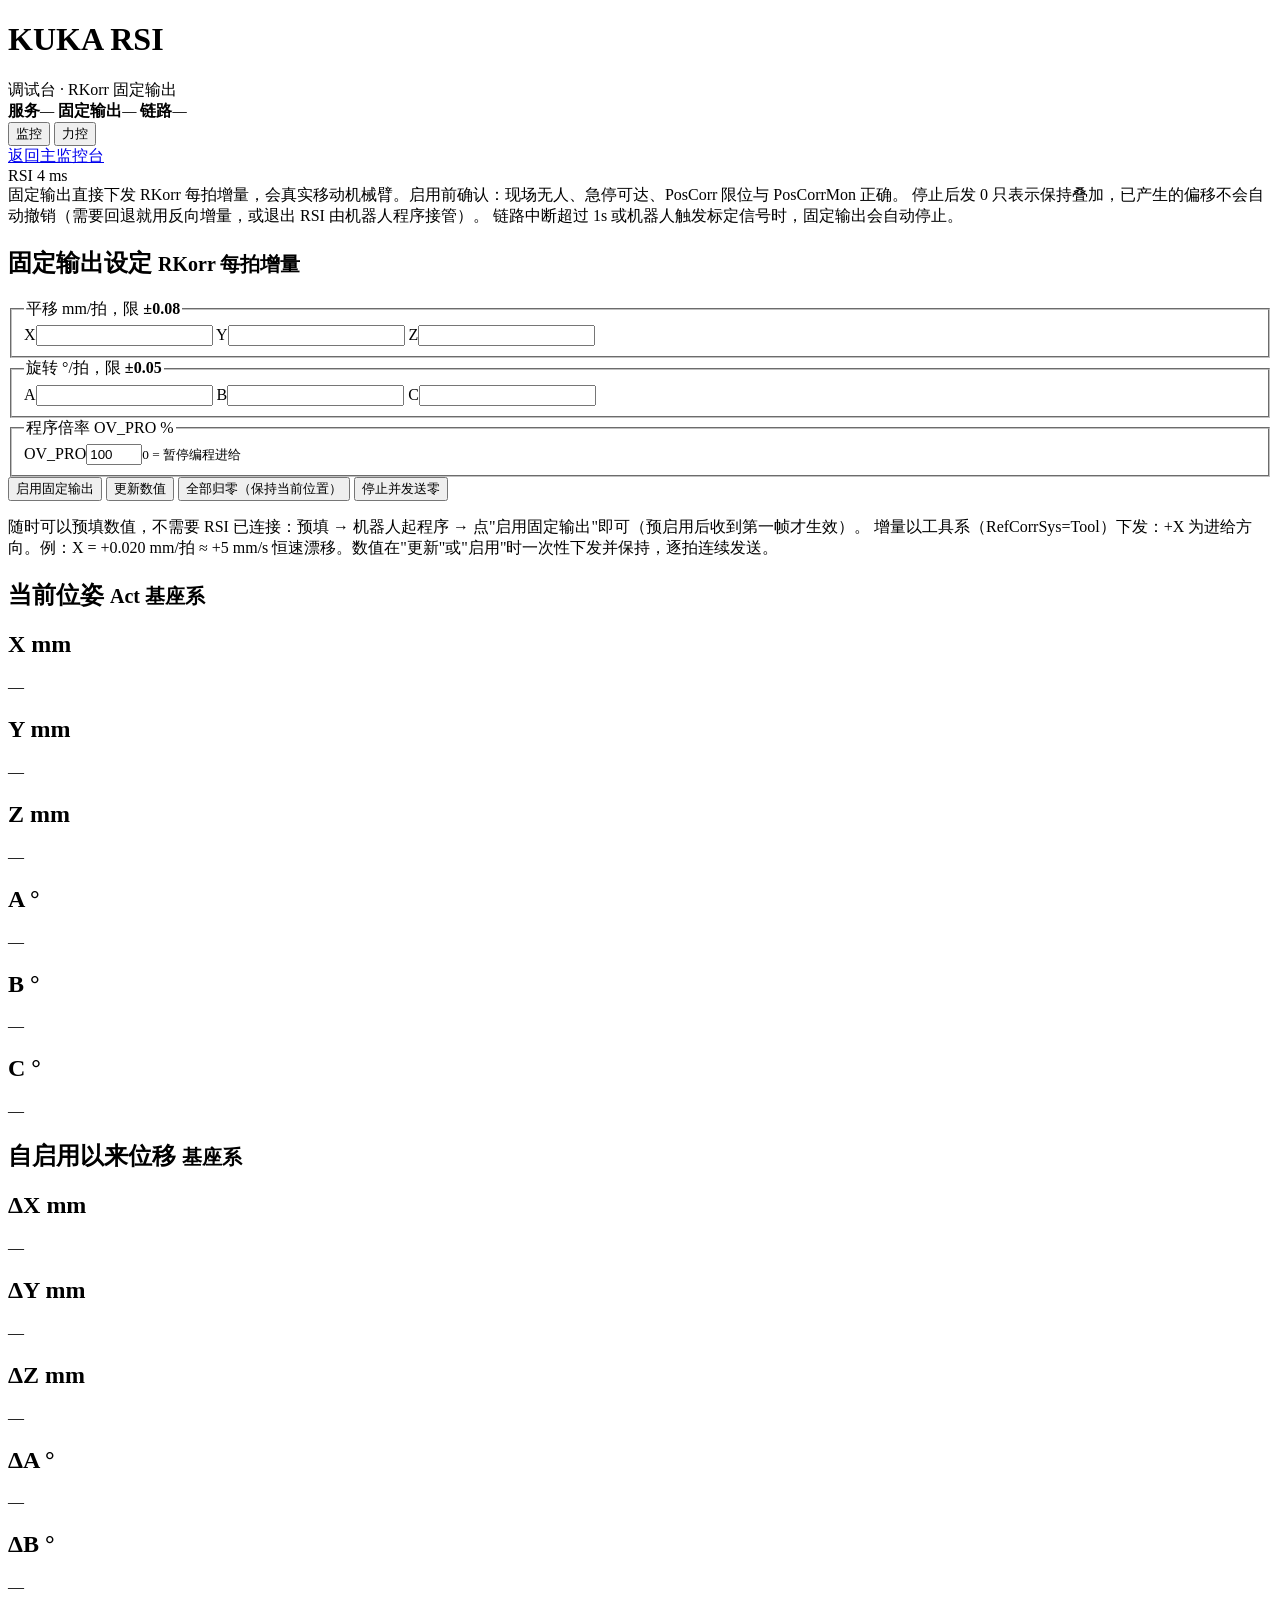
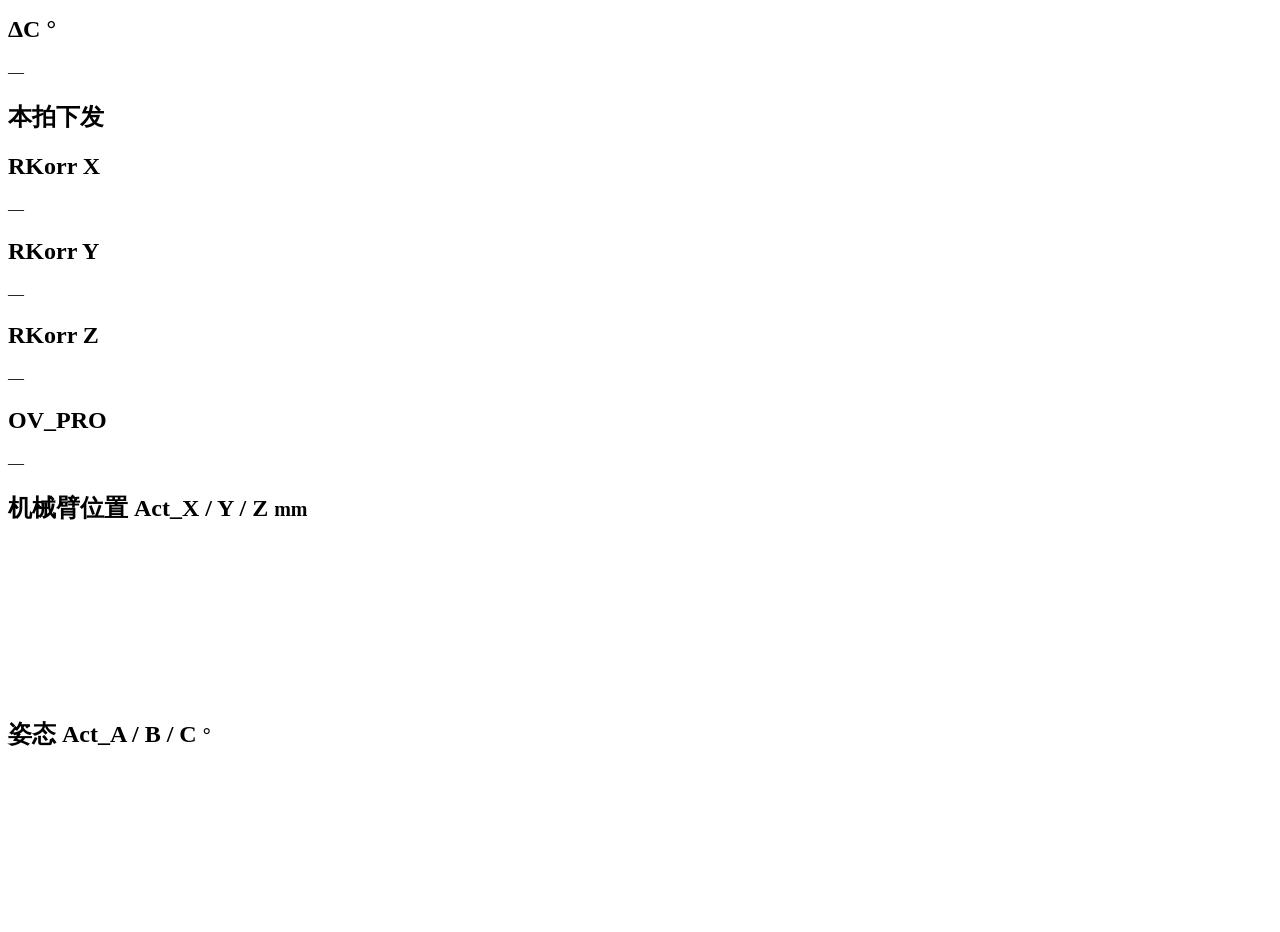
==== web_static/debug.html @ dd3c3362 "Field-hardened control: TCP recalibration (drill=Z), fix wrench transform, torque gravity matrix, en" ====
<!DOCTYPE html>
<html lang="zh-CN">
<head>
  <meta charset="UTF-8">
  <meta name="viewport" content="width=device-width, initial-scale=1.0">
  <title>调试台 · KUKA RSI 力控监控</title>
  <link rel="stylesheet" href="/static/style.css">
</head>
<body>

  <header class="machine-bar">
    <div class="brand">
      <span class="brand-plate" aria-hidden="true"></span>
      <div class="brand-text">
        <h1>KUKA RSI</h1>
        <span>调试台 · RKorr 固定输出</span>
      </div>
    </div>
    <div class="lamps">
      <span class="lamp" id="lamp-service"><i></i><b>服务</b><em>—</em></span>
      <span class="lamp" id="lamp-debug"><i></i><b>固定输出</b><em>—</em></span>
      <span class="lamp" id="lamp-link"><i></i><b>链路</b><em>—</em></span>
    </div>
    <div class="bar-tail">
      <div class="mode-switch" role="group" aria-label="服务模式">
        <button type="button" data-service-mode="monitor">监控</button>
        <button type="button" data-service-mode="force">力控</button>
      </div>
      <a class="nav-link" href="/">返回主监控台</a>
      <div class="cycle" title="收到 RSI 帧时点亮">
        <span class="cycle-dot" id="cycle-dot"></span>
        <span class="cycle-text">RSI 4 ms</span>
      </div>
    </div>
  </header>

  <div class="notice-strip">
    固定输出直接下发 RKorr 每拍增量，会真实移动机械臂。启用前确认：现场无人、急停可达、PosCorr 限位与 PosCorrMon 正确。
    停止后发 0 只表示保持叠加，已产生的偏移不会自动撤销（需要回退就用反向增量，或退出 RSI 由机器人程序接管）。
    链路中断超过 1s 或机器人触发标定信号时，固定输出会自动停止。
  </div>

  <main class="bench">

    <div class="bench-grid">
      <section class="panel">
        <h2>固定输出设定 <small>RKorr 每拍增量</small></h2>
        <div class="debug-form">
          <fieldset>
            <legend>平移 <span>mm/拍，限 <b id="lim-trans">±0.08</b></span></legend>
            <div class="dbg-grid">
              <label>X<input type="number" id="dbg-x" step="0.005"><small class="hint" data-ax="x"></small></label>
              <label>Y<input type="number" id="dbg-y" step="0.005"><small class="hint" data-ax="y"></small></label>
              <label>Z<input type="number" id="dbg-z" step="0.005"><small class="hint" data-ax="z"></small></label>
            </div>
          </fieldset>
          <fieldset>
            <legend>旋转 <span>°/拍，限 <b id="lim-rot">±0.05</b></span></legend>
            <div class="dbg-grid">
              <label>A<input type="number" id="dbg-a" step="0.005"><small class="hint" data-ax="a"></small></label>
              <label>B<input type="number" id="dbg-b" step="0.005"><small class="hint" data-ax="b"></small></label>
              <label>C<input type="number" id="dbg-c" step="0.005"><small class="hint" data-ax="c"></small></label>
            </div>
          </fieldset>
          <fieldset>
            <legend>程序倍率 <span>OV_PRO %</span></legend>
            <div class="dbg-grid dbg-ov">
              <label>OV_PRO<input type="number" id="dbg-ov" step="5" min="0" max="100" value="100"><small class="hint">0 = 暂停编程进给</small></label>
            </div>
          </fieldset>
          <div class="param-actions">
            <button type="button" class="btn primary" id="dbg-enable">启用固定输出</button>
            <button type="button" class="btn hidden" id="dbg-update">更新数值</button>
            <button type="button" class="btn hidden" id="dbg-zero">全部归零（保持当前位置）</button>
            <button type="button" class="btn-danger hidden" id="dbg-stop">停止并发送零</button>
          </div>
        </div>
        <p class="footnote">随时可以预填数值，不需要 RSI 已连接：预填 → 机器人起程序 → 点"启用固定输出"即可（预启用后收到第一帧才生效）。
        增量以工具系（RefCorrSys=Tool）下发：+X 为进给方向。例：X = +0.020 mm/拍 ≈ +5 mm/s 恒速漂移。数值在"更新"或"启用"时一次性下发并保持，逐拍连续发送。</p>
      </section>

      <aside class="rail">
        <section class="panel">
          <h2>当前位姿 <small>Act 基座系</small></h2>
          <div class="pose-grid">
            <div class="dial"><h2>X mm</h2><div class="dial-value" id="pose-x">—</div></div>
            <div class="dial"><h2>Y mm</h2><div class="dial-value" id="pose-y">—</div></div>
            <div class="dial"><h2>Z mm</h2><div class="dial-value" id="pose-z">—</div></div>
            <div class="dial"><h2>A °</h2><div class="dial-value" id="pose-a">—</div></div>
            <div class="dial"><h2>B °</h2><div class="dial-value" id="pose-b">—</div></div>
            <div class="dial"><h2>C °</h2><div class="dial-value" id="pose-c">—</div></div>
          </div>
        </section>
        <section class="panel">
          <h2>自启用以来位移 <small>基座系</small></h2>
          <div class="pose-grid">
            <div class="dial"><h2>ΔX mm</h2><div class="dial-value compact" id="delta-x">—</div></div>
            <div class="dial"><h2>ΔY mm</h2><div class="dial-value compact" id="delta-y">—</div></div>
            <div class="dial"><h2>ΔZ mm</h2><div class="dial-value compact" id="delta-z">—</div></div>
            <div class="dial"><h2>ΔA °</h2><div class="dial-value compact" id="delta-a">—</div></div>
            <div class="dial"><h2>ΔB °</h2><div class="dial-value compact" id="delta-b">—</div></div>
            <div class="dial"><h2>ΔC °</h2><div class="dial-value compact" id="delta-c">—</div></div>
          </div>
        </section>
        <section class="panel">
          <h2>本拍下发</h2>
          <div class="pose-grid">
            <div class="dial"><h2>RKorr X</h2><div class="dial-value compact" id="send-x">—</div></div>
            <div class="dial"><h2>RKorr Y</h2><div class="dial-value compact" id="send-y">—</div></div>
            <div class="dial"><h2>RKorr Z</h2><div class="dial-value compact" id="send-z">—</div></div>
            <div class="dial"><h2>OV_PRO</h2><div class="dial-value compact" id="send-ov">—</div></div>
          </div>
        </section>
      </aside>
    </div>

    <section class="panel">
      <h2>机械臂位置 Act_X / Y / Z <small>mm</small></h2>
      <div class="chart-box tall"><canvas id="chart-pos"></canvas></div>
    </section>
    <section class="panel">
      <h2>姿态 Act_A / B / C <small>°</small></h2>
      <div class="chart-box mid"><canvas id="chart-att"></canvas></div>
    </section>

  </main>

  <script src="/static/vendor/chart.umd.min.js"></script>
  <script src="/static/debug.js"></script>
  <script src="/static/mode_switch.js"></script>
</body>
</html>
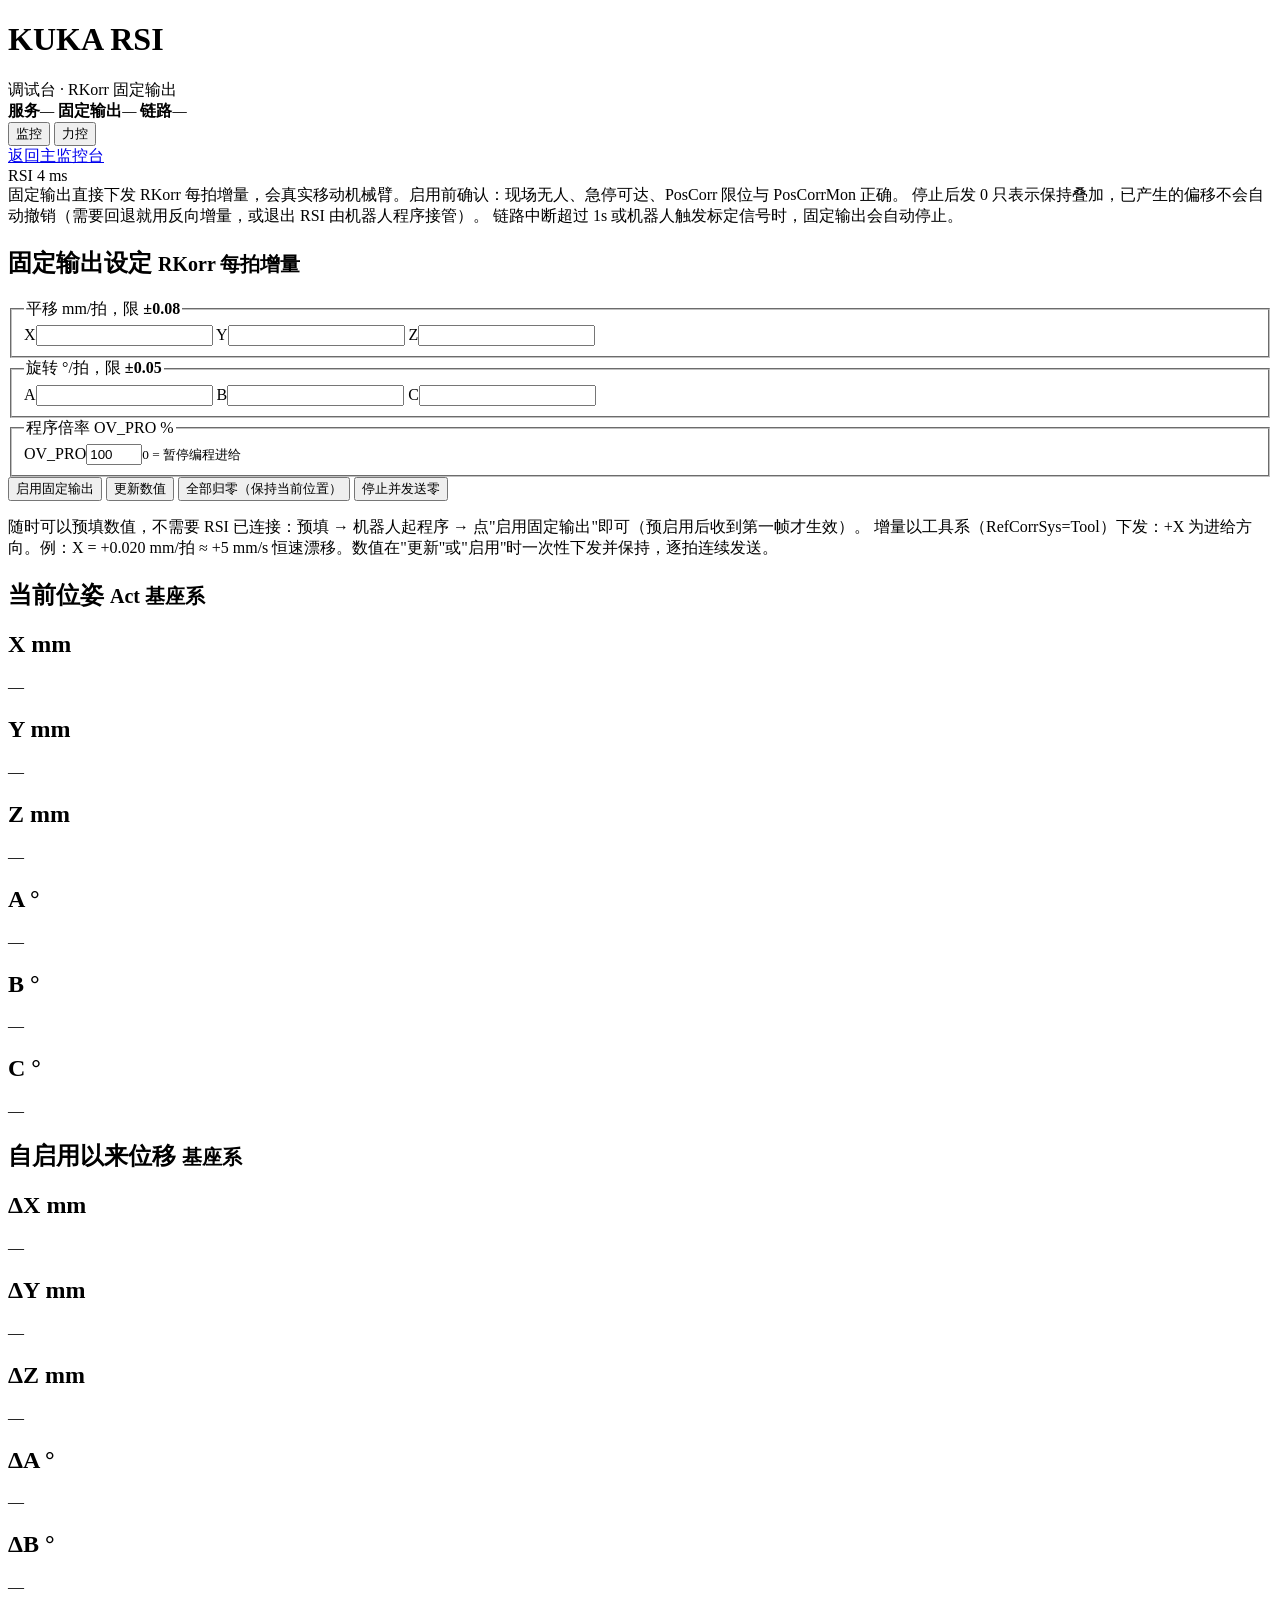
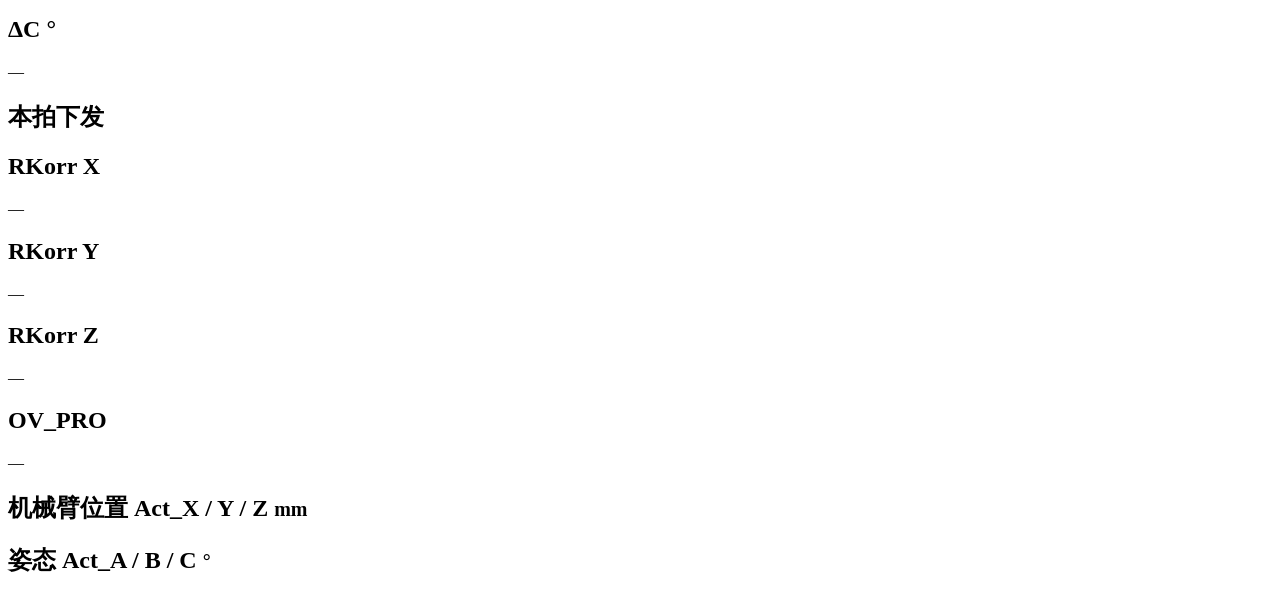
==== commit ce46add8: "Switch web charts from Chart.js to uPlot (1.6.31, vendored 50KB) - New shared uplot_charts.js: live " ====
--- a/web_static/debug.html
+++ b/web_static/debug.html
@@ -5,6 +5,7 @@
   <meta name="viewport" content="width=device-width, initial-scale=1.0">
   <title>调试台 · KUKA RSI 力控监控</title>
   <link rel="stylesheet" href="/static/style.css">
+  <link rel="stylesheet" href="/static/vendor/uplot.min.css">
 </head>
 <body>
 
@@ -116,16 +117,17 @@
 
     <section class="panel">
       <h2>机械臂位置 Act_X / Y / Z <small>mm</small></h2>
-      <div class="chart-box tall"><canvas id="chart-pos"></canvas></div>
+      <div class="chart-box tall"><div id="chart-pos" class="uplot-fill"></div></div>
     </section>
     <section class="panel">
       <h2>姿态 Act_A / B / C <small>°</small></h2>
-      <div class="chart-box mid"><canvas id="chart-att"></canvas></div>
+      <div class="chart-box mid"><div id="chart-att" class="uplot-fill"></div></div>
     </section>
 
   </main>
 
-  <script src="/static/vendor/chart.umd.min.js"></script>
+  <script src="/static/vendor/uplot.iife.min.js"></script>
+  <script src="/static/uplot_charts.js"></script>
   <script src="/static/debug.js"></script>
   <script src="/static/mode_switch.js"></script>
 </body>
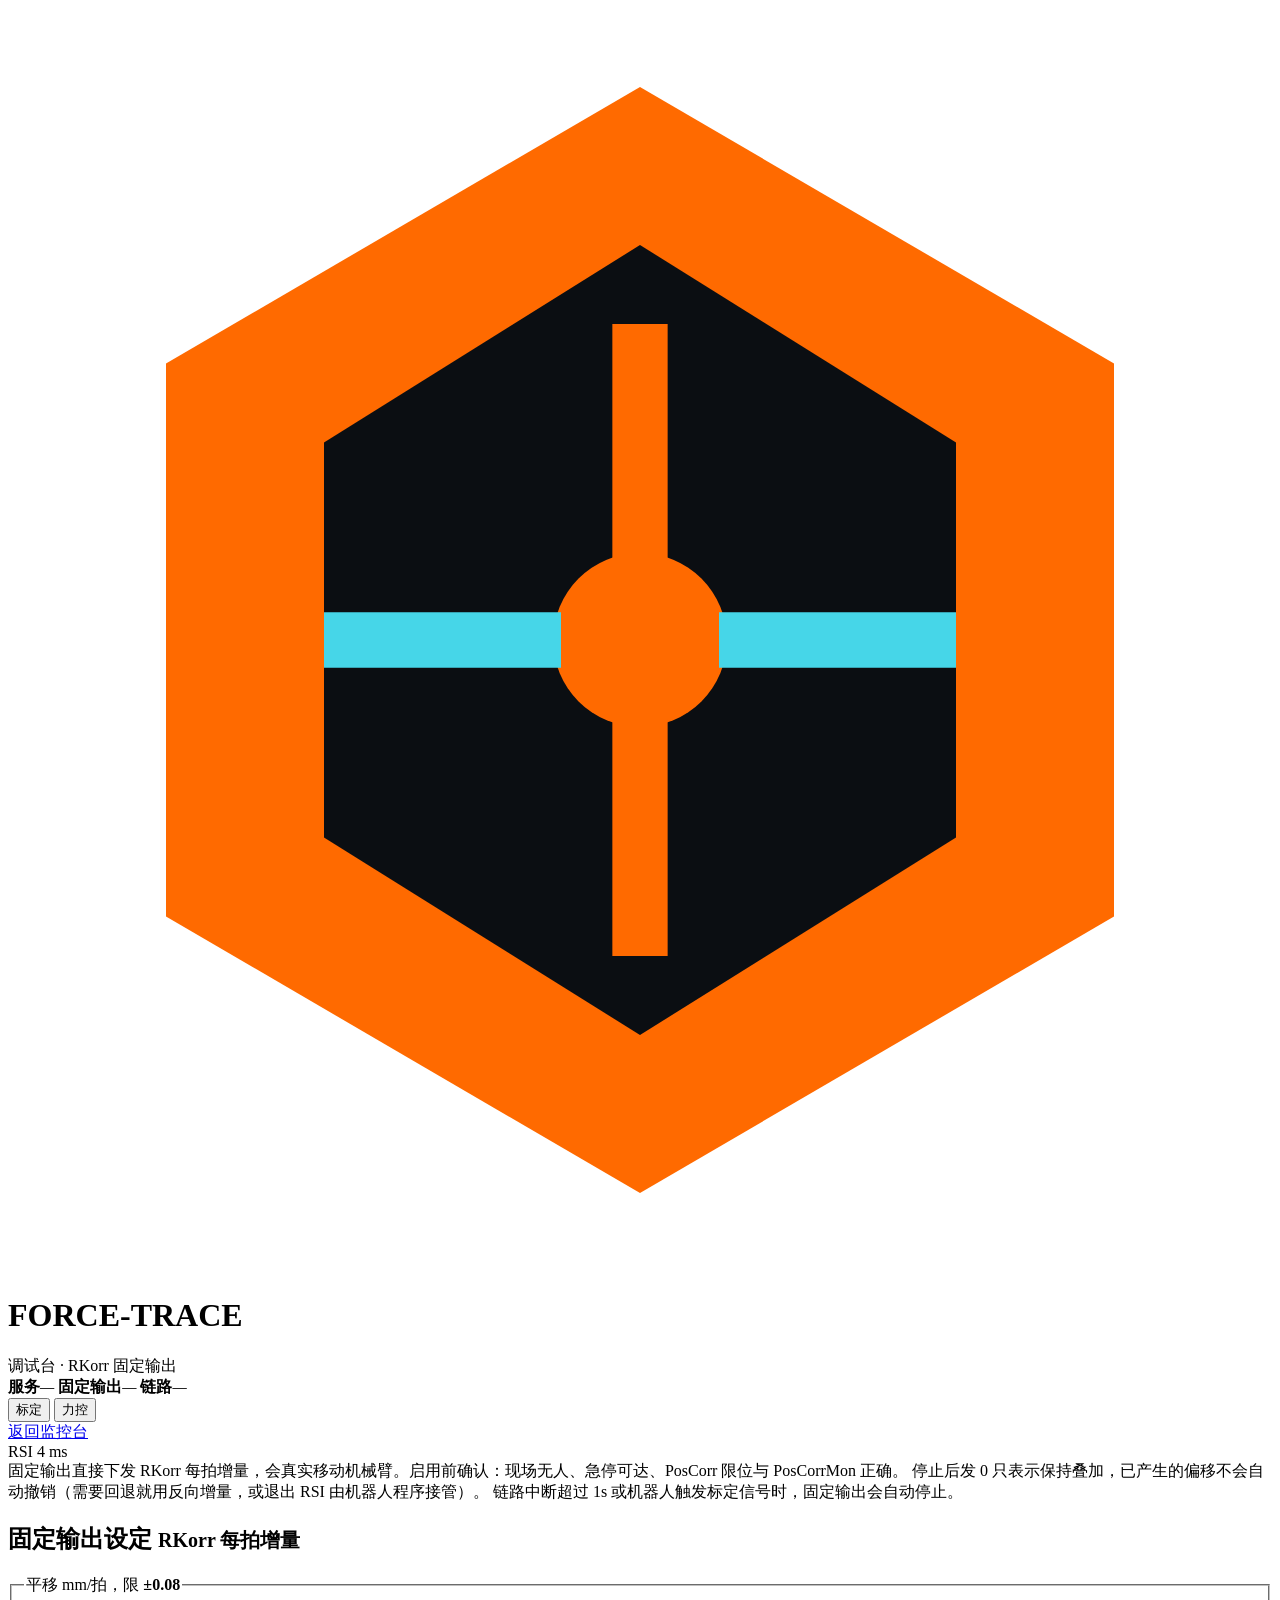
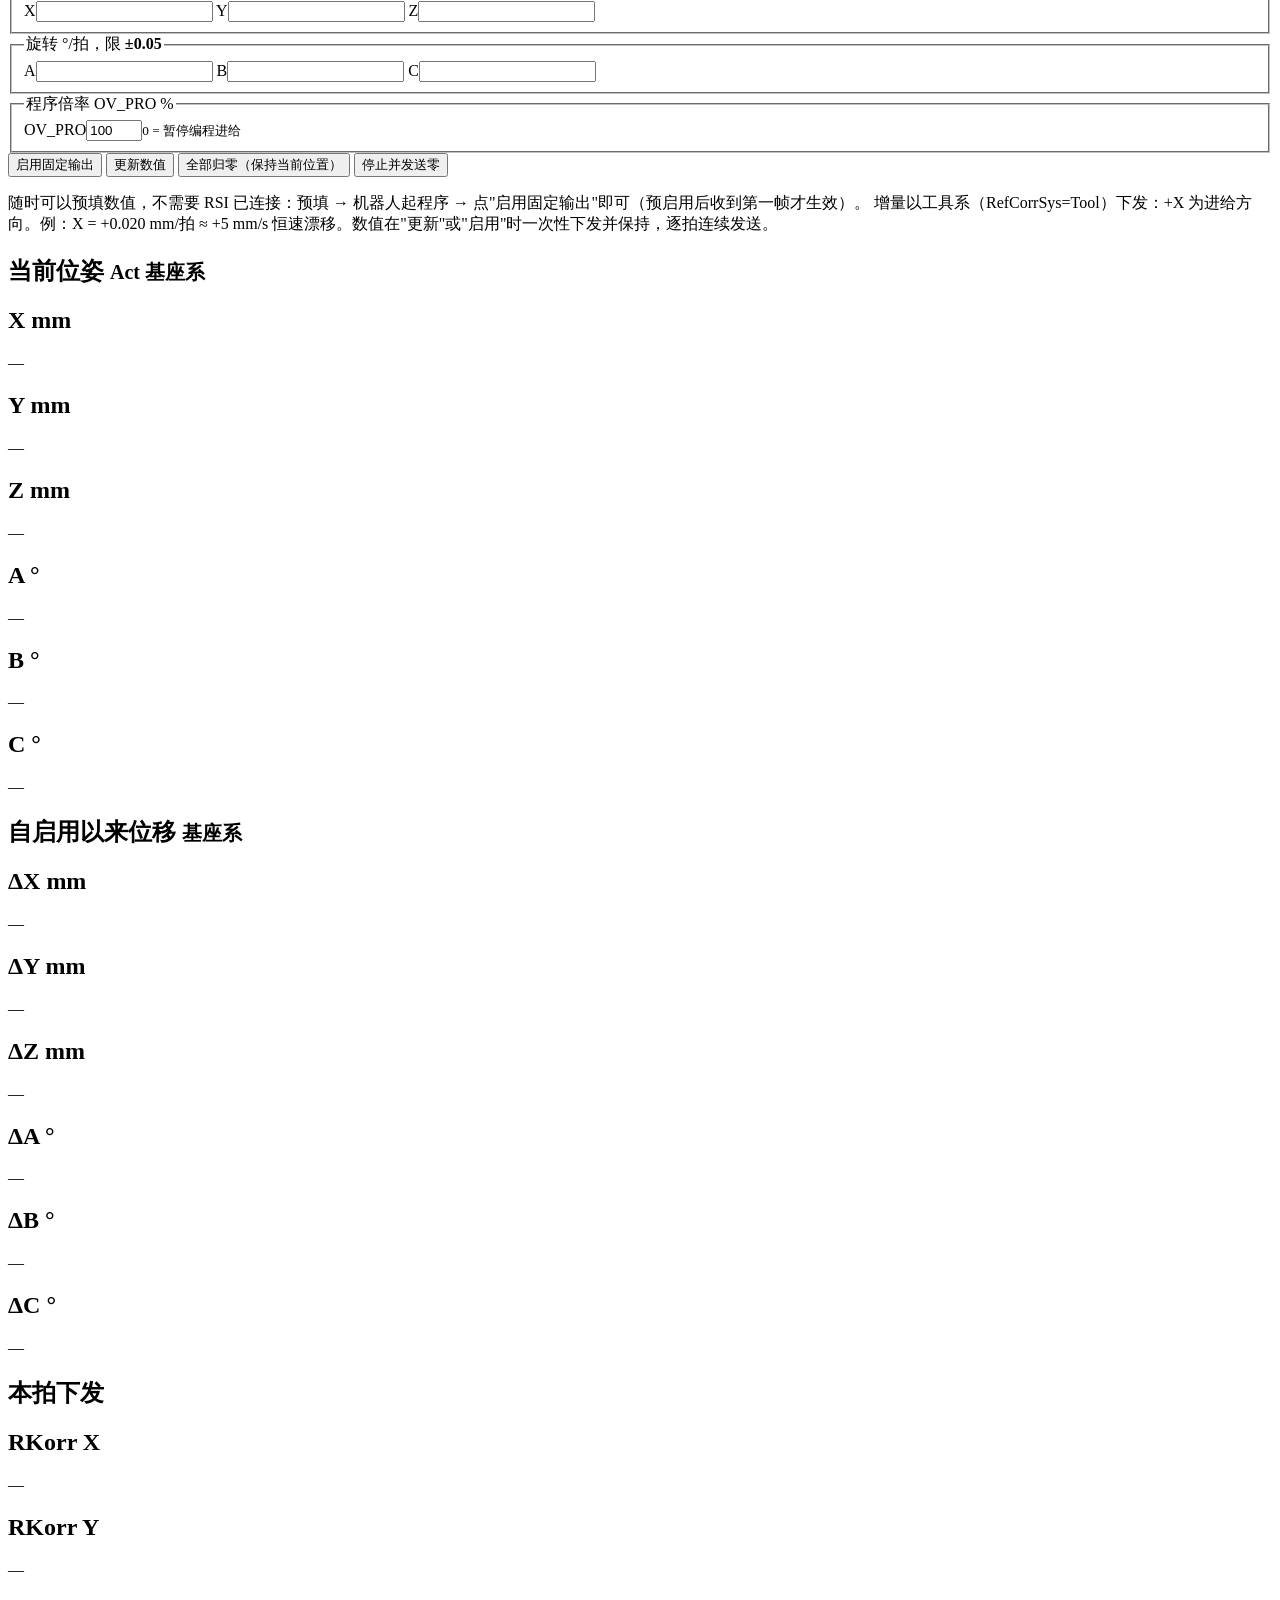
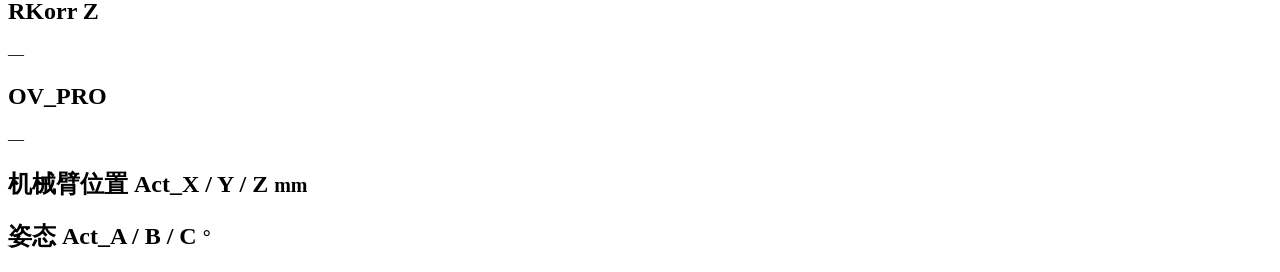
==== commit 474aa2ae: "Brand identity: FORCE-TRACE name, hex sensor SVG favicon, structured page titles - SVG favicon: hexa" ====
--- a/web_static/debug.html
+++ b/web_static/debug.html
@@ -3,7 +3,8 @@
 <head>
   <meta charset="UTF-8">
   <meta name="viewport" content="width=device-width, initial-scale=1.0">
-  <title>调试台 · KUKA RSI 力控监控</title>
+  <title>调试台 · KUKA RSI 力控系统</title>
+  <link rel="icon" type="image/svg+xml" href="/static/favicon.svg">
   <link rel="stylesheet" href="/static/style.css">
   <link rel="stylesheet" href="/static/vendor/uplot.min.css">
 </head>
@@ -11,9 +12,17 @@
 
   <header class="machine-bar">
     <div class="brand">
-      <span class="brand-plate" aria-hidden="true"></span>
+      <svg class="brand-logo" viewBox="0 0 32 32" aria-hidden="true">
+        <path d="M16 2 L28 9 L28 23 L16 30 L4 23 L4 9 Z" fill="#FF6A00"/>
+        <path d="M16 6 L24 11 L24 21 L16 26 L8 21 L8 11 Z" fill="#0B0E12"/>
+        <circle cx="16" cy="16" r="2.2" fill="#FF6A00"/>
+        <line x1="16" y1="8" x2="16" y2="14" stroke="#FF6A00" stroke-width="1.4"/>
+        <line x1="16" y1="18" x2="16" y2="24" stroke="#FF6A00" stroke-width="1.4"/>
+        <line x1="8" y1="16" x2="14" y2="16" stroke="#46D6E8" stroke-width="1.4"/>
+        <line x1="18" y1="16" x2="24" y2="16" stroke="#46D6E8" stroke-width="1.4"/>
+      </svg>
       <div class="brand-text">
-        <h1>KUKA RSI</h1>
+        <h1>FORCE-TRACE</h1>
         <span>调试台 · RKorr 固定输出</span>
       </div>
     </div>
@@ -24,10 +33,10 @@
     </div>
     <div class="bar-tail">
       <div class="mode-switch" role="group" aria-label="服务模式">
-        <button type="button" data-service-mode="monitor">监控</button>
+        <button type="button" data-service-mode="calibrate">标定</button>
         <button type="button" data-service-mode="force">力控</button>
       </div>
-      <a class="nav-link" href="/">返回主监控台</a>
+      <a class="nav-link" href="/">返回监控台</a>
       <div class="cycle" title="收到 RSI 帧时点亮">
         <span class="cycle-dot" id="cycle-dot"></span>
         <span class="cycle-text">RSI 4 ms</span>
